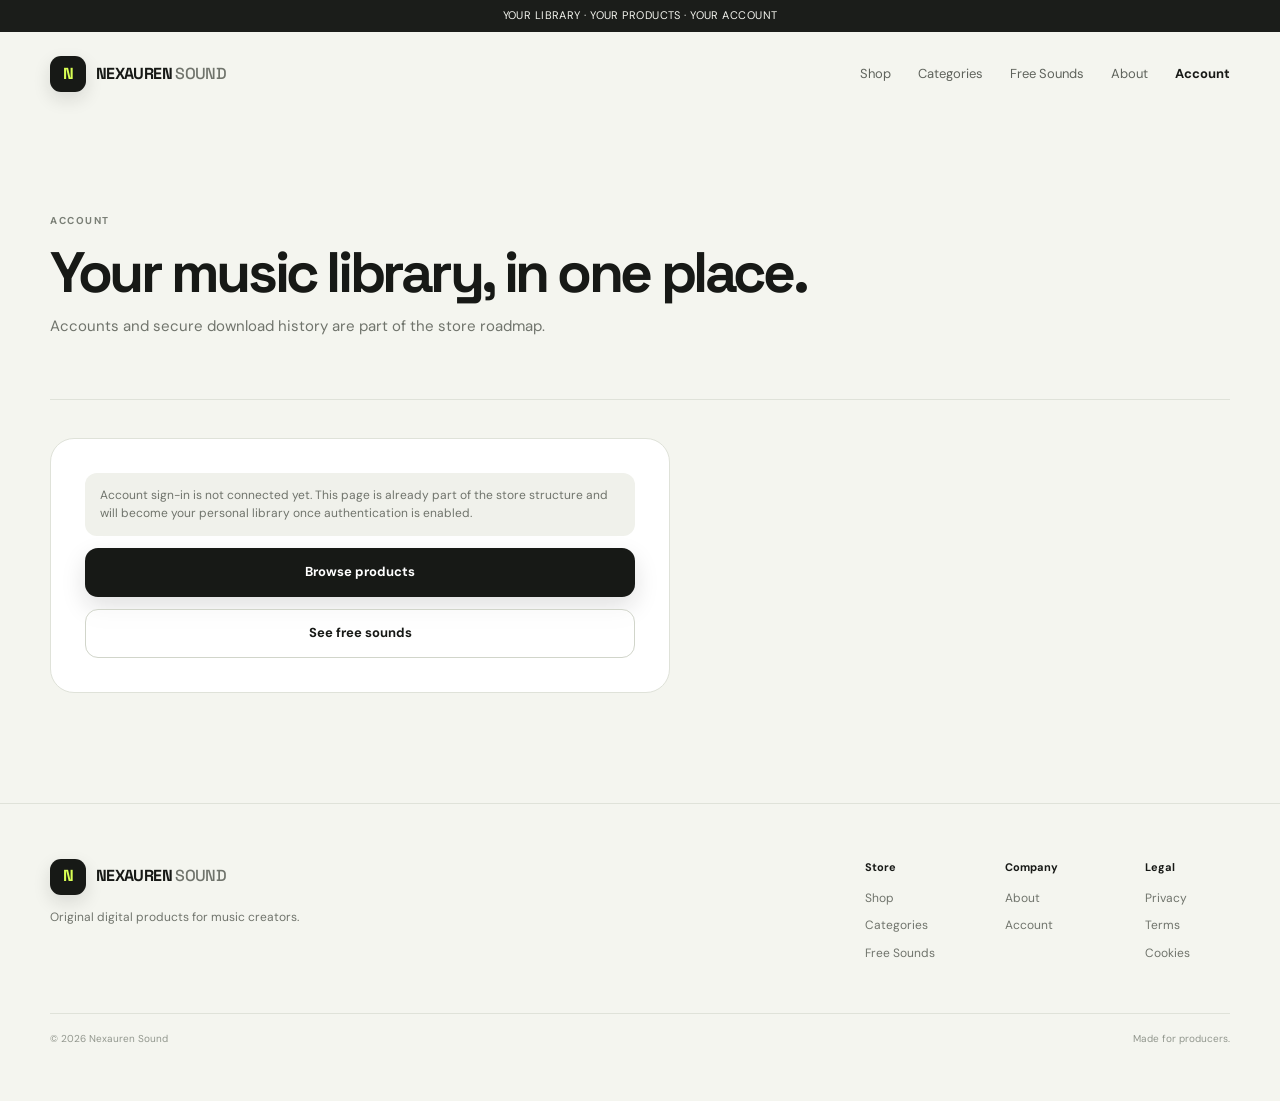
==== account/index.html @ 6fc6d71b "Add connected account page placeholder" ====
<!doctype html>
<html lang="en">
<head>
  <meta charset="utf-8">
  <meta name="viewport" content="width=device-width, initial-scale=1">
  <meta name="theme-color" content="#f4f5ef">
  <meta name="description" content="Nexauren Sound account.">
  <title>Account — Nexauren Sound</title>
  <link rel="preconnect" href="https://fonts.googleapis.com"><link rel="preconnect" href="https://fonts.gstatic.com" crossorigin>
  <link href="https://fonts.googleapis.com/css2?family=DM+Sans:wght@400;500;600;700&family=Space+Grotesk:wght@500;600;700&display=swap" rel="stylesheet">
  <link rel="stylesheet" href="/style.css">
</head>
<body>
  <div class="announcement">YOUR LIBRARY · YOUR PRODUCTS · YOUR ACCOUNT</div>
  <header class="site-header"><a class="brand" href="/"><span class="brand-mark">N</span><span>NEXAUREN <em>SOUND</em></span></a><button class="menu-toggle" type="button" aria-label="Open menu" aria-expanded="false">☰</button><nav class="nav" aria-label="Main navigation"><a href="/shop/">Shop</a><a href="/categories/">Categories</a><a href="/free/">Free Sounds</a><a href="/about/">About</a><a class="nav-account" href="/account/">Account</a></nav></header>
  <main class="page-shell">
    <header class="page-header"><p class="eyebrow">ACCOUNT</p><h1>Your music library, in one place.</h1><p>Accounts and secure download history are part of the store roadmap.</p></header>
    <div class="account-panel">
      <div class="notice">Account sign-in is not connected yet. This page is already part of the store structure and will become your personal library once authentication is enabled.</div>
      <a class="button button-primary" href="/shop/">Browse products</a>
      <a class="button button-secondary" href="/free/">See free sounds</a>
    </div>
  </main>
  <footer class="site-footer"><div class="footer-main"><div><a class="brand" href="/"><span class="brand-mark">N</span><span>NEXAUREN <em>SOUND</em></span></a><p>Original digital products for music creators.</p></div><div class="footer-columns"><div><strong>Store</strong><a href="/shop/">Shop</a><a href="/categories/">Categories</a><a href="/free/">Free Sounds</a></div><div><strong>Company</strong><a href="/about/">About</a><a href="/account/">Account</a></div><div><strong>Legal</strong><a href="/privacy/">Privacy</a><a href="/terms/">Terms</a><a href="/cookies/">Cookies</a></div></div></div><div class="footer-bottom"><span>© <span id="year"></span> Nexauren Sound</span><span>Made for producers.</span></div></footer>
  <script src="/script.js"></script>
</body>
</html>
---- style.css ----
* { box-sizing: border-box; }

:root {
  --bg: #f4f5ef;
  --surface: #ffffff;
  --surface-2: #eceee7;
  --ink: #171916;
  --muted: #70746c;
  --soft: #92978e;
  --line: #dfe2d9;
  --accent: #d9ff54;
  --accent-2: #b9dd33;
  --peach: #f2ccb2;
  --blue: #cad6e8;
  --dark: #1b1d1a;
  --radius: 24px;
  --max: 1180px;
}

html { scroll-behavior: smooth; }
body {
  margin: 0;
  background: var(--bg);
  color: var(--ink);
  font-family: "DM Sans", sans-serif;
  line-height: 1.55;
}
body::selection { background: var(--accent); color: var(--ink); }
a { color: inherit; text-decoration: none; }
button, input { font: inherit; }
button { cursor: pointer; }

.announcement {
  min-height: 32px;
  padding: 7px 16px;
  background: var(--dark);
  color: #f4f5ef;
  text-align: center;
  font-size: 11px;
  letter-spacing: .04em;
}
.announcement span { color: var(--accent); margin: 0 8px; }

.site-header {
  width: min(var(--max), calc(100% - 40px));
  margin: 0 auto;
  min-height: 84px;
  display: flex;
  align-items: center;
  justify-content: space-between;
  gap: 24px;
}
.brand {
  display: inline-flex;
  align-items: center;
  gap: 10px;
  font-family: "Space Grotesk", sans-serif;
  font-weight: 700;
  letter-spacing: -.04em;
}
.brand em { color: var(--muted); font-style: normal; font-weight: 500; }
.brand-mark {
  width: 36px;
  height: 36px;
  display: grid;
  place-items: center;
  border-radius: 11px;
  background: var(--ink);
  color: var(--accent);
  font-weight: 700;
  box-shadow: 0 7px 18px rgba(23, 25, 22, .12);
}
.nav { display: flex; align-items: center; gap: 27px; font-size: 13px; }
.nav a { color: #5f635c; transition: color .2s ease; }
.nav a:hover, .nav-account { color: var(--ink) !important; }
.nav-account { font-weight: 700; }
.menu-toggle {
  display: none;
  border: 1px solid var(--line);
  width: 42px;
  height: 42px;
  border-radius: 12px;
  background: var(--surface);
}

.hero-shell {
  width: min(var(--max), calc(100% - 40px));
  min-height: 650px;
  margin: 12px auto 0;
  padding: 66px;
  border: 1px solid var(--line);
  border-radius: 34px;
  display: grid;
  grid-template-columns: 1fr .88fr;
  gap: 50px;
  align-items: center;
  overflow: hidden;
  background: linear-gradient(135deg, #eef0e8 0%, #f8f8f2 72%);
  position: relative;
}
.hero-shell::before {
  content: "";
  position: absolute;
  width: 420px;
  height: 420px;
  right: -140px;
  top: -150px;
  border-radius: 50%;
  background: rgba(217, 255, 84, .43);
  filter: blur(3px);
}
.hero-copy { position: relative; z-index: 1; }
.eyebrow {
  margin: 0 0 16px;
  color: #7a7f76;
  font-size: 10px;
  font-weight: 700;
  letter-spacing: .15em;
  text-transform: uppercase;
}
.hero-shell h1 {
  max-width: 690px;
  margin: 0;
  font-family: "Space Grotesk", sans-serif;
  font-size: clamp(52px, 6.4vw, 82px);
  line-height: .93;
  letter-spacing: -.075em;
}
.hero-shell h1 span { color: #777c73; }
.hero-text {
  max-width: 560px;
  margin: 26px 0 30px;
  color: var(--muted);
  font-size: 17px;
}
.hero-actions { display: flex; flex-wrap: wrap; gap: 10px; }
.button {
  min-height: 49px;
  padding: 0 20px;
  display: inline-flex;
  align-items: center;
  justify-content: center;
  border-radius: 13px;
  border: 1px solid transparent;
  font-size: 13px;
  font-weight: 700;
  transition: transform .2s ease, box-shadow .2s ease, background .2s ease;
}
.button:hover { transform: translateY(-2px); }
.button-primary { background: var(--ink); color: #fff; box-shadow: 0 10px 25px rgba(23, 25, 22, .13); }
.button-secondary { background: rgba(255,255,255,.64); border-color: #d1d5ca; }
.button-dark { background: var(--dark); color: #fff; }
.hero-meta { display: flex; flex-wrap: wrap; gap: 18px; margin-top: 34px; color: #7e8279; font-size: 11px; }
.hero-meta span { display: inline-flex; align-items: center; gap: 7px; }
.hero-meta i { width: 6px; height: 6px; border-radius: 50%; background: var(--accent-2); }

.hero-visual { min-height: 455px; position: relative; display: grid; place-items: center; }
.visual-grid {
  position: absolute;
  inset: 20px;
  border-radius: 28px;
  background-image: linear-gradient(rgba(23,25,22,.08) 1px, transparent 1px), linear-gradient(90deg, rgba(23,25,22,.08) 1px, transparent 1px);
  background-size: 36px 36px;
  opacity: .7;
}
.record-card {
  position: relative;
  z-index: 2;
  width: min(330px, 76%);
  aspect-ratio: 1 / 1.12;
  padding: 25px;
  border-radius: 27px;
  background: var(--dark);
  color: #fff;
  transform: rotate(-4deg);
  box-shadow: 0 32px 70px rgba(25, 28, 23, .2);
  display: flex;
  flex-direction: column;
  justify-content: space-between;
}
.record-top { display: flex; justify-content: space-between; color: var(--accent); font-size: 10px; font-weight: 700; letter-spacing: .16em; }
.record-center strong { display: block; font-family: "Space Grotesk", sans-serif; font-size: 42px; line-height: .9; letter-spacing: -.06em; }
.record-center span { display: block; margin-top: 14px; color: #a9ada5; font-size: 9px; letter-spacing: .15em; }
.record-wave { height: 62px; display: flex; align-items: center; gap: 4px; }
.record-wave b { width: 7px; height: 28px; border-radius: 99px; background: var(--accent); opacity: .9; }
.record-wave b:nth-child(2n) { height: 45px; opacity: .7; }
.record-wave b:nth-child(3n) { height: 18px; opacity: .5; }
.visual-note {
  position: absolute;
  z-index: 3;
  padding: 12px 14px;
  border-radius: 15px;
  font-size: 9px;
  line-height: 1.05;
  font-weight: 700;
  letter-spacing: .12em;
  box-shadow: 0 13px 30px rgba(25, 28, 23, .1);
}
.note-one { top: 57px; left: 8px; background: var(--accent); transform: rotate(-7deg); }
.note-two { right: 4px; bottom: 61px; background: #e7e9e3; transform: rotate(6deg); }

.signal-row {
  width: min(var(--max), calc(100% - 40px));
  margin: 0 auto;
  padding: 32px 0 72px;
  display: grid;
  grid-template-columns: repeat(3, 1fr);
  gap: 20px;
  border-bottom: 1px solid var(--line);
}
.signal-row > div { display: grid; grid-template-columns: auto 1fr; column-gap: 14px; }
.signal-number { grid-row: span 2; font-size: 11px; color: #9ba097; }
.signal-row strong { font-size: 13px; }
.signal-row small { color: var(--muted); font-size: 12px; }

.section, .category-strip, .story-grid, .final-cta, .free-banner, .page-shell {
  width: min(var(--max), calc(100% - 40px));
  margin: 0 auto;
}
.section { padding: 94px 0; }
.section-heading { display: flex; align-items: end; justify-content: space-between; gap: 20px; margin-bottom: 34px; }
.section-heading h2, .category-strip h2, .page-header h1 {
  margin: 0;
  font-family: "Space Grotesk", sans-serif;
  font-size: clamp(35px, 4.5vw, 57px);
  line-height: .98;
  letter-spacing: -.06em;
}
.text-link { font-size: 12px; font-weight: 700; white-space: nowrap; }
.text-link span { margin-left: 5px; }

.products { display: grid; grid-template-columns: repeat(3, 1fr); gap: 18px; }
.product-card {
  border: 1px solid var(--line);
  border-radius: var(--radius);
  overflow: hidden;
  background: var(--surface);
  transition: transform .22s ease, box-shadow .22s ease;
}
.product-card:hover { transform: translateY(-5px); box-shadow: 0 18px 45px rgba(28,31,25,.08); }
.product-cover {
  min-height: 320px;
  padding: 24px;
  display: flex;
  align-items: end;
  position: relative;
  overflow: hidden;
}
.product-cover img { position: absolute; inset: 0; width: 100%; height: 100%; object-fit: cover; }
.product-cover::before, .product-cover::after { content: ""; position: absolute; border-radius: 50%; border: 1px solid rgba(23,25,22,.14); }
.product-cover::before { width: 260px; height: 260px; right: -65px; top: -50px; }
.product-cover::after { width: 165px; height: 165px; left: -40px; bottom: -42px; }
.product-cover > span { position: relative; z-index: 1; max-width: 75%; font-family: "Space Grotesk", sans-serif; font-size: 31px; line-height: .9; font-weight: 700; letter-spacing: -.06em; }
.cover-one { background: var(--accent); }
.cover-two { background: #d9dde4; }
.cover-three { background: var(--peach); }
.product-info { padding: 21px; }
.product-type { margin: 0 0 7px; color: #8c9188; font-size: 9px; font-weight: 700; letter-spacing: .14em; }
.product-info h3 { margin: 0; font-family: "Space Grotesk", sans-serif; font-size: 21px; letter-spacing: -.04em; }
.product-info > p:not(.product-type) { min-height: 45px; margin: 9px 0 19px; color: var(--muted); font-size: 12px; }
.product-bottom { display: flex; align-items: center; justify-content: space-between; gap: 12px; }
.product-bottom strong { font-size: 15px; }
.product-button {
  padding: 10px 13px;
  border-radius: 10px;
  background: #eef0e9;
  font-size: 11px;
  font-weight: 700;
}
.products-state { grid-column: 1 / -1; min-height: 180px; display: grid; place-items: center; gap: 10px; border: 1px dashed #cfd3ca; border-radius: var(--radius); color: var(--muted); text-align: center; }
.products-state p { margin: 0; }
.products-state-error { padding: 30px; }
.products-state-error button { border: 0; border-radius: 10px; padding: 10px 14px; background: var(--ink); color: white; font-weight: 700; font-size: 12px; }
.products-spinner { width: 23px; height: 23px; border: 2px solid #cfd3ca; border-top-color: var(--ink); border-radius: 50%; animation: spin .75s linear infinite; }
@keyframes spin { to { transform: rotate(360deg); } }

.category-strip { padding: 28px 0 94px; }
.categories-grid { display: grid; grid-template-columns: repeat(4, 1fr); border-top: 1px solid var(--line); border-left: 1px solid var(--line); }
.category-card { min-height: 235px; padding: 21px; border-right: 1px solid var(--line); border-bottom: 1px solid var(--line); position: relative; display: flex; flex-direction: column; justify-content: space-between; overflow: hidden; }
.category-card::after { content: ""; position: absolute; width: 150px; height: 150px; right: -50px; bottom: -60px; border-radius: 50%; border: 1px solid rgba(23,25,22,.13); }
.category-card:hover b { transform: translate(3px,-3px); }
.category-card > span { color: #7f847b; font-size: 10px; }
.category-card strong { font-family: "Space Grotesk", sans-serif; font-size: 22px; letter-spacing: -.04em; }
.category-card small { color: #656a62; font-size: 11px; }
.category-card b { align-self: flex-end; font-size: 17px; transition: transform .2s ease; }
.category-lime { background: var(--accent); }
.category-grey { background: #e4e6e1; }
.category-peach { background: var(--peach); }
.category-blue { background: var(--blue); }

.free-banner {
  padding: 40px 44px;
  border-radius: 28px;
  background: var(--accent);
  display: grid;
  grid-template-columns: auto 1fr auto;
  gap: 26px;
  align-items: center;
}
.free-mark { width: 74px; height: 74px; border: 2px solid var(--ink); border-radius: 50%; display: grid; place-items: center; font-size: 11px; font-weight: 800; transform: rotate(-8deg); }
.free-banner h2 { max-width: 650px; margin: 0; font-family: "Space Grotesk", sans-serif; font-size: clamp(32px, 4vw, 50px); line-height: .96; letter-spacing: -.06em; }
.free-banner p:not(.eyebrow) { max-width: 620px; margin-bottom: 0; color: #4e5448; font-size: 13px; }

.story-grid { padding: 104px 0; display: grid; grid-template-columns: .6fr 1.3fr .8fr; gap: 40px; align-items: start; }
.story-label { display: flex; flex-direction: column; gap: 90px; }
.story-label span { color: #a0a49c; font-size: 10px; }
.story-copy h2 { margin: 0; font-family: "Space Grotesk", sans-serif; font-size: clamp(41px, 5.2vw, 68px); line-height: .92; letter-spacing: -.07em; }
.story-copy h2 span { color: #81867c; }
.story-copy p { max-width: 560px; margin: 25px 0; color: var(--muted); }
.story-card { min-height: 260px; padding: 24px; border-radius: 24px; background: var(--dark); color: white; display: flex; flex-direction: column; justify-content: space-between; transform: rotate(3deg); }
.story-card strong { font-size: 10px; color: var(--accent); letter-spacing: .15em; }
.story-card span { font-family: "Space Grotesk", sans-serif; font-size: 35px; line-height: .92; letter-spacing: -.06em; }

.final-cta { margin-bottom: 100px; padding: 88px 30px; border-top: 1px solid var(--line); border-bottom: 1px solid var(--line); text-align: center; }
.final-cta h2 { margin: 0 0 28px; font-family: "Space Grotesk", sans-serif; font-size: clamp(54px, 7vw, 92px); line-height: .86; letter-spacing: -.08em; }
.final-cta h2 span { color: #7b8076; }

.site-footer { border-top: 1px solid var(--line); padding: 55px max(20px, calc((100% - var(--max)) / 2)); }
.footer-main { display: flex; justify-content: space-between; gap: 45px; }
.footer-main p { margin: 13px 0 0; color: var(--muted); font-size: 12px; }
.footer-columns { display: grid; grid-template-columns: repeat(3, auto); gap: 55px; }
.footer-columns div { display: flex; flex-direction: column; gap: 9px; min-width: 85px; }
.footer-columns strong { margin-bottom: 4px; font-size: 11px; }
.footer-columns a { color: var(--muted); font-size: 12px; }
.footer-columns a:hover { color: var(--ink); }
.footer-bottom { margin-top: 50px; padding-top: 17px; border-top: 1px solid var(--line); display: flex; justify-content: space-between; gap: 20px; color: #92978e; font-size: 10px; }

.page-shell { padding: 72px 0 110px; }
.page-header { padding: 25px 0 45px; border-bottom: 1px solid var(--line); margin-bottom: 38px; }
.page-header p:last-child { max-width: 630px; color: var(--muted); font-size: 15px; }
.toolbar { display: flex; align-items: center; justify-content: space-between; gap: 15px; margin-bottom: 24px; }
.search-box { width: min(360px, 100%); border: 1px solid var(--line); border-radius: 12px; background: var(--surface); padding: 12px 14px; outline: none; }
.filter-row { display: flex; flex-wrap: wrap; gap: 8px; }
.filter-button { border: 1px solid var(--line); background: var(--surface); color: var(--muted); border-radius: 999px; padding: 8px 12px; font-size: 10px; font-weight: 700; }
.filter-button.active { background: var(--ink); color: white; border-color: var(--ink); }
.detail-grid { display: grid; grid-template-columns: .95fr 1.05fr; gap: 44px; align-items: start; }
.detail-cover { min-height: 560px; border-radius: 28px; overflow: hidden; position: relative; background: var(--accent); display: grid; place-items: end start; padding: 34px; }
.detail-cover img { position: absolute; inset: 0; width: 100%; height: 100%; object-fit: cover; }
.detail-cover strong { position: relative; z-index: 1; max-width: 75%; font-family: "Space Grotesk", sans-serif; font-size: 54px; line-height: .9; letter-spacing: -.07em; }
.detail-content h1 { margin: 0; font-family: "Space Grotesk", sans-serif; font-size: clamp(40px, 5vw, 64px); line-height: .95; letter-spacing: -.07em; }
.detail-price { margin: 20px 0; font-size: 20px; font-weight: 700; }
.detail-description { color: var(--muted); white-space: pre-line; }
.detail-actions { margin: 28px 0; padding: 22px; border-radius: 18px; background: var(--surface-2); }
.detail-actions p { margin: 0 0 12px; color: var(--muted); font-size: 12px; }
.detail-actions .button { width: 100%; }
.detail-facts { display: grid; grid-template-columns: repeat(2, 1fr); gap: 1px; margin-top: 28px; border: 1px solid var(--line); background: var(--line); }
.detail-facts div { padding: 14px; background: var(--surface); }
.detail-facts small { display: block; color: var(--soft); font-size: 9px; text-transform: uppercase; letter-spacing: .1em; }
.detail-facts strong { display: block; margin-top: 5px; font-size: 12px; }

.content-card { border: 1px solid var(--line); border-radius: 24px; background: var(--surface); padding: 30px; }
.content-card + .content-card { margin-top: 15px; }
.content-card h2 { margin: 0 0 10px; font-family: "Space Grotesk", sans-serif; font-size: 24px; letter-spacing: -.04em; }
.content-card p { color: var(--muted); }
.info-grid { display: grid; grid-template-columns: repeat(3, 1fr); gap: 15px; }
.info-card { padding: 24px; border: 1px solid var(--line); border-radius: 20px; background: var(--surface); }
.info-card strong { display: block; margin-bottom: 8px; font-family: "Space Grotesk", sans-serif; font-size: 18px; }
.info-card p { margin: 0; color: var(--muted); font-size: 12px; }
.account-panel { max-width: 620px; padding: 34px; border: 1px solid var(--line); border-radius: 24px; background: var(--surface); }
.account-panel .button { width: 100%; margin-top: 12px; }
.notice { padding: 13px 15px; border-radius: 12px; background: #f0f1eb; color: var(--muted); font-size: 12px; }

@media (max-width: 900px) {
  .hero-shell { grid-template-columns: 1fr; padding: 48px 38px; }
  .hero-visual { min-height: 390px; }
  .products { grid-template-columns: repeat(2, 1fr); }
  .categories-grid { grid-template-columns: repeat(2, 1fr); }
  .free-banner { grid-template-columns: auto 1fr; }
  .free-banner .button { grid-column: 1 / -1; justify-self: start; }
  .story-grid { grid-template-columns: 1fr 1.5fr; }
  .story-card { grid-column: 2; max-width: 260px; justify-self: end; }
  .detail-grid { grid-template-columns: 1fr; }
  .info-grid { grid-template-columns: 1fr; }
}

@media (max-width: 700px) {
  .announcement { font-size: 10px; }
  .site-header { min-height: 70px; }
  .menu-toggle { display: grid; place-items: center; }
  .nav { display: none; position: absolute; z-index: 20; top: 69px; left: 14px; right: 14px; padding: 18px; border: 1px solid var(--line); border-radius: 16px; background: var(--surface); box-shadow: 0 18px 45px rgba(23,25,22,.1); flex-direction: column; align-items: stretch; gap: 16px; }
  .nav.open { display: flex; }
  .signal-row { grid-template-columns: 1fr; gap: 18px; padding-bottom: 50px; }
  .section, .category-strip, .story-grid, .final-cta, .free-banner, .page-shell { width: min(100% - 28px, var(--max)); }
  .section { padding: 68px 0; }
  .section-heading { align-items: start; flex-direction: column; }
  .hero-shell { width: min(100% - 28px, var(--max)); margin-top: 10px; padding: 40px 23px; border-radius: 25px; }
  .hero-shell h1 { font-size: 52px; }
  .hero-visual { min-height: 330px; }
  .record-card { width: 64%; }
  .products { grid-template-columns: 1fr; }
  .product-cover { min-height: 285px; }
  .categories-grid { grid-template-columns: 1fr; }
  .category-card { min-height: 180px; }
  .free-banner { padding: 30px 24px; grid-template-columns: 1fr; }
  .free-banner .button { grid-column: auto; }
  .story-grid { grid-template-columns: 1fr; gap: 26px; padding: 70px 0; }
  .story-label { gap: 12px; }
  .story-card { grid-column: auto; justify-self: stretch; transform: rotate(0); }
  .final-cta { margin-bottom: 70px; padding: 65px 15px; }
  .footer-main, .footer-bottom { flex-direction: column; }
  .footer-columns { grid-template-columns: repeat(3, 1fr); gap: 18px; }
  .page-shell { padding: 52px 0 80px; }
  .toolbar { align-items: stretch; flex-direction: column; }
  .search-box { width: 100%; }
  .detail-cover { min-height: 420px; }
  .detail-cover strong { font-size: 46px; }
}

@media (max-width: 440px) {
  .hero-shell h1 { font-size: 47px; }
  .record-card { width: 67%; }
  .visual-note { transform: scale(.88); }
  .footer-columns { grid-template-columns: 1fr 1fr; }
}
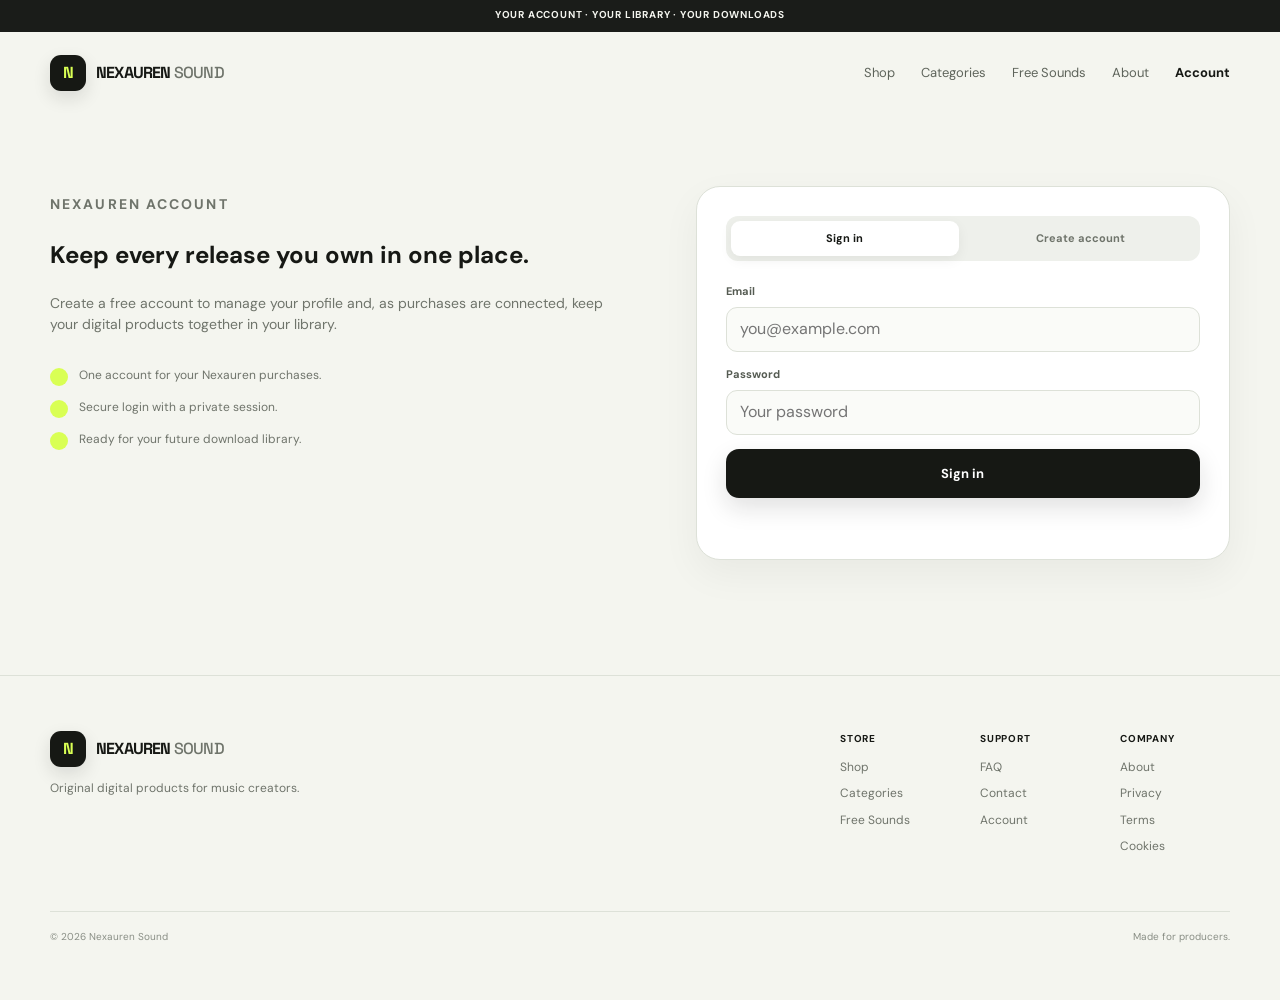
==== commit dd87a9a6: "Build real Nexauren customer account page" ====
--- a/account/index.html
+++ b/account/index.html
@@ -4,24 +4,128 @@
   <meta charset="utf-8">
   <meta name="viewport" content="width=device-width, initial-scale=1">
   <meta name="theme-color" content="#f4f5ef">
-  <meta name="description" content="Nexauren Sound account.">
+  <meta name="description" content="Create and manage your Nexauren Sound account and digital library.">
   <title>Account — Nexauren Sound</title>
-  <link rel="preconnect" href="https://fonts.googleapis.com"><link rel="preconnect" href="https://fonts.gstatic.com" crossorigin>
+  <link rel="preconnect" href="https://fonts.googleapis.com">
+  <link rel="preconnect" href="https://fonts.gstatic.com" crossorigin>
   <link href="https://fonts.googleapis.com/css2?family=DM+Sans:wght@400;500;600;700&family=Space+Grotesk:wght@500;600;700&display=swap" rel="stylesheet">
   <link rel="stylesheet" href="/style.css">
 </head>
 <body>
-  <div class="announcement">YOUR LIBRARY · YOUR PRODUCTS · YOUR ACCOUNT</div>
-  <header class="site-header"><a class="brand" href="/"><span class="brand-mark">N</span><span>NEXAUREN <em>SOUND</em></span></a><button class="menu-toggle" type="button" aria-label="Open menu" aria-expanded="false">☰</button><nav class="nav" aria-label="Main navigation"><a href="/shop/">Shop</a><a href="/categories/">Categories</a><a href="/free/">Free Sounds</a><a href="/about/">About</a><a class="nav-account" href="/account/">Account</a></nav></header>
+  <div class="announcement">YOUR ACCOUNT · YOUR LIBRARY · YOUR DOWNLOADS</div>
+
+  <header class="site-header">
+    <a class="brand" href="/"><span class="brand-mark">N</span><span>NEXAUREN <em>SOUND</em></span></a>
+    <button class="menu-toggle" type="button" aria-label="Open menu" aria-expanded="false">☰</button>
+    <nav class="nav" aria-label="Main navigation">
+      <a href="/shop/">Shop</a>
+      <a href="/categories/">Categories</a>
+      <a href="/free/">Free Sounds</a>
+      <a href="/about/">About</a>
+      <a class="nav-account" href="/account/">Account</a>
+    </nav>
+  </header>
+
   <main class="page-shell">
-    <header class="page-header"><p class="eyebrow">ACCOUNT</p><h1>Your music library, in one place.</h1><p>Accounts and secure download history are part of the store roadmap.</p></header>
-    <div class="account-panel">
-      <div class="notice">Account sign-in is not connected yet. This page is already part of the store structure and will become your personal library once authentication is enabled.</div>
-      <a class="button button-primary" href="/shop/">Browse products</a>
-      <a class="button button-secondary" href="/free/">See free sounds</a>
+    <div id="auth-view" class="auth-layout">
+      <section class="auth-copy">
+        <p class="eyebrow">NEXAUREN ACCOUNT</p>
+        <h1>Keep every release you own in one place.</h1>
+        <p>Create a free account to manage your profile and, as purchases are connected, keep your digital products together in your library.</p>
+        <div class="auth-points">
+          <div class="auth-point"><i></i><span>One account for your Nexauren purchases.</span></div>
+          <div class="auth-point"><i></i><span>Secure login with a private session.</span></div>
+          <div class="auth-point"><i></i><span>Ready for your future download library.</span></div>
+        </div>
+      </section>
+
+      <section class="auth-card">
+        <div class="auth-tabs" role="tablist" aria-label="Account access">
+          <button class="auth-tab active" type="button" data-auth-tab="login">Sign in</button>
+          <button class="auth-tab" type="button" data-auth-tab="register">Create account</button>
+        </div>
+
+        <form id="login-form" class="auth-form" novalidate>
+          <div class="auth-field">
+            <label for="login-email">Email</label>
+            <input id="login-email" name="email" type="email" autocomplete="email" placeholder="you@example.com" required>
+          </div>
+          <div class="auth-field">
+            <label for="login-password">Password</label>
+            <input id="login-password" name="password" type="password" autocomplete="current-password" placeholder="Your password" required>
+          </div>
+          <button class="button button-primary" type="submit" id="login-button">Sign in</button>
+          <p class="form-message" id="login-message" role="alert"></p>
+        </form>
+
+        <form id="register-form" class="auth-form hidden" novalidate>
+          <div class="auth-field">
+            <label for="register-name">Name</label>
+            <input id="register-name" name="name" type="text" autocomplete="name" placeholder="Your name" minlength="2" maxlength="80" required>
+          </div>
+          <div class="auth-field">
+            <label for="register-email">Email</label>
+            <input id="register-email" name="email" type="email" autocomplete="email" placeholder="you@example.com" required>
+          </div>
+          <div class="auth-field">
+            <label for="register-password">Password</label>
+            <input id="register-password" name="password" type="password" autocomplete="new-password" placeholder="At least 8 characters" minlength="8" maxlength="128" required>
+            <span class="auth-help">Use at least 8 characters.</span>
+          </div>
+          <button class="button button-primary" type="submit" id="register-button">Create account</button>
+          <p class="form-message" id="register-message" role="alert"></p>
+        </form>
+      </section>
+    </div>
+
+    <div id="account-view" class="account-dashboard hidden" aria-live="polite">
+      <section class="account-welcome">
+        <p class="eyebrow">MY ACCOUNT</p>
+        <h1>Welcome back, <span id="account-name">creator</span>.</h1>
+        <p id="account-email"></p>
+      </section>
+
+      <div class="account-grid">
+        <section class="account-box">
+          <p class="eyebrow">YOUR LIBRARY</p>
+          <h2>Digital products</h2>
+          <p>Your purchases and downloads will appear here as checkout and delivery are connected.</p>
+          <div class="empty-library">Your library is ready for your first purchase.</div>
+          <div class="account-actions">
+            <a class="button button-primary" href="/shop/">Explore the shop</a>
+            <a class="button button-secondary" href="/free/">Free sounds</a>
+          </div>
+        </section>
+
+        <section class="account-box">
+          <p class="eyebrow">PROFILE</p>
+          <h2>Account details</h2>
+          <p id="account-status">Active account</p>
+          <div class="empty-library">Secure session active on this device.</div>
+          <div class="account-actions">
+            <button class="button button-secondary" id="logout-button" type="button">Sign out</button>
+          </div>
+        </section>
+      </div>
     </div>
   </main>
-  <footer class="site-footer"><div class="footer-main"><div><a class="brand" href="/"><span class="brand-mark">N</span><span>NEXAUREN <em>SOUND</em></span></a><p>Original digital products for music creators.</p></div><div class="footer-columns"><div><strong>Store</strong><a href="/shop/">Shop</a><a href="/categories/">Categories</a><a href="/free/">Free Sounds</a></div><div><strong>Company</strong><a href="/about/">About</a><a href="/account/">Account</a></div><div><strong>Legal</strong><a href="/privacy/">Privacy</a><a href="/terms/">Terms</a><a href="/cookies/">Cookies</a></div></div></div><div class="footer-bottom"><span>© <span id="year"></span> Nexauren Sound</span><span>Made for producers.</span></div></footer>
+
+  <footer class="site-footer">
+    <div class="footer-main">
+      <div>
+        <a class="brand" href="/"><span class="brand-mark">N</span><span>NEXAUREN <em>SOUND</em></span></a>
+        <p>Original digital products for music creators.</p>
+      </div>
+      <div class="footer-columns">
+        <div><strong>Store</strong><a href="/shop/">Shop</a><a href="/categories/">Categories</a><a href="/free/">Free Sounds</a></div>
+        <div><strong>Support</strong><a href="/faq/">FAQ</a><a href="/contact/">Contact</a><a href="/account/">Account</a></div>
+        <div><strong>Company</strong><a href="/about/">About</a><a href="/privacy/">Privacy</a><a href="/terms/">Terms</a><a href="/cookies/">Cookies</a></div>
+      </div>
+    </div>
+    <div class="footer-bottom"><span>© <span id="year"></span> Nexauren Sound</span><span>Made for producers.</span></div>
+  </footer>
+
   <script src="/script.js"></script>
+  <script src="/account/script.js"></script>
 </body>
 </html>
--- a/style.css
+++ b/style.css
@@ -3,18 +3,21 @@
 :root {
   --bg: #f4f5ef;
   --surface: #ffffff;
-  --surface-2: #eceee7;
-  --ink: #171916;
-  --muted: #70746c;
-  --soft: #92978e;
-  --line: #dfe2d9;
+  --surface-2: #e9ebe4;
+  --ink: #161814;
+  --muted: #6f746b;
+  --soft: #93988f;
+  --line: #dde1d8;
   --accent: #d9ff54;
   --accent-2: #b9dd33;
-  --peach: #f2ccb2;
-  --blue: #cad6e8;
-  --dark: #1b1d1a;
+  --peach: #f3c9ae;
+  --blue: #cbd8ea;
+  --lavender: #d8d0ea;
+  --dark: #1a1c19;
+  --danger: #bc4b4b;
   --radius: 24px;
   --max: 1180px;
+  --shadow: 0 18px 50px rgba(28, 31, 25, .08);
 }
 
 html { scroll-behavior: smooth; }
@@ -27,24 +30,27 @@
 }
 body::selection { background: var(--accent); color: var(--ink); }
 a { color: inherit; text-decoration: none; }
-button, input { font: inherit; }
+button, input, select, textarea { font: inherit; }
 button { cursor: pointer; }
+img { max-width: 100%; }
 
 .announcement {
   min-height: 32px;
-  padding: 7px 16px;
+  padding: 7px 14px;
   background: var(--dark);
   color: #f4f5ef;
   text-align: center;
-  font-size: 11px;
-  letter-spacing: .04em;
+  font-size: 10px;
+  font-weight: 700;
+  letter-spacing: .08em;
+  text-transform: uppercase;
 }
 .announcement span { color: var(--accent); margin: 0 8px; }
 
 .site-header {
   width: min(var(--max), calc(100% - 40px));
+  min-height: 82px;
   margin: 0 auto;
-  min-height: 84px;
   display: flex;
   align-items: center;
   justify-content: space-between;
@@ -56,7 +62,7 @@
   gap: 10px;
   font-family: "Space Grotesk", sans-serif;
   font-weight: 700;
-  letter-spacing: -.04em;
+  letter-spacing: -.05em;
 }
 .brand em { color: var(--muted); font-style: normal; font-weight: 500; }
 .brand-mark {
@@ -67,69 +73,67 @@
   border-radius: 11px;
   background: var(--ink);
   color: var(--accent);
-  font-weight: 700;
   box-shadow: 0 7px 18px rgba(23, 25, 22, .12);
 }
-.nav { display: flex; align-items: center; gap: 27px; font-size: 13px; }
-.nav a { color: #5f635c; transition: color .2s ease; }
+.nav { display: flex; align-items: center; gap: 26px; font-size: 13px; }
+.nav a { color: #5e645b; transition: color .18s ease; }
 .nav a:hover, .nav-account { color: var(--ink) !important; }
 .nav-account { font-weight: 700; }
 .menu-toggle {
   display: none;
-  border: 1px solid var(--line);
   width: 42px;
   height: 42px;
+  border: 1px solid var(--line);
   border-radius: 12px;
   background: var(--surface);
 }
 
 .hero-shell {
   width: min(var(--max), calc(100% - 40px));
-  min-height: 650px;
-  margin: 12px auto 0;
-  padding: 66px;
+  min-height: 645px;
+  margin: 10px auto 0;
+  padding: 62px;
   border: 1px solid var(--line);
   border-radius: 34px;
   display: grid;
-  grid-template-columns: 1fr .88fr;
-  gap: 50px;
+  grid-template-columns: 1fr .9fr;
+  gap: 48px;
   align-items: center;
+  background: linear-gradient(135deg, #e9ece4 0%, #f8f8f3 70%);
   overflow: hidden;
-  background: linear-gradient(135deg, #eef0e8 0%, #f8f8f2 72%);
   position: relative;
 }
-.hero-shell::before {
+.hero-shell::after {
   content: "";
   position: absolute;
-  width: 420px;
-  height: 420px;
-  right: -140px;
-  top: -150px;
+  width: 520px;
+  height: 520px;
+  right: -180px;
+  top: -190px;
   border-radius: 50%;
-  background: rgba(217, 255, 84, .43);
-  filter: blur(3px);
-}
-.hero-copy { position: relative; z-index: 1; }
+  background: rgba(217, 255, 84, .42);
+}
+.hero-copy { position: relative; z-index: 2; }
 .eyebrow {
-  margin: 0 0 16px;
-  color: #7a7f76;
+  margin: 0 0 15px;
+  color: #797f75;
   font-size: 10px;
   font-weight: 700;
   letter-spacing: .15em;
   text-transform: uppercase;
 }
 .hero-shell h1 {
-  max-width: 690px;
+  max-width: 720px;
   margin: 0;
   font-family: "Space Grotesk", sans-serif;
-  font-size: clamp(52px, 6.4vw, 82px);
-  line-height: .93;
-  letter-spacing: -.075em;
-}
-.hero-shell h1 span { color: #777c73; }
+  font-size: clamp(52px, 6.5vw, 84px);
+  line-height: .92;
+  letter-spacing: -.08em;
+}
+.hero-shell h1 span { color: #747a70; }
 .hero-text {
   max-width: 560px;
-  margin: 26px 0 30px;
+  margin: 25px 0 29px;
   color: var(--muted);
   font-size: 17px;
 }
@@ -140,51 +144,51 @@
   display: inline-flex;
   align-items: center;
   justify-content: center;
+  border: 1px solid transparent;
   border-radius: 13px;
-  border: 1px solid transparent;
   font-size: 13px;
   font-weight: 700;
   transition: transform .2s ease, box-shadow .2s ease, background .2s ease;
 }
 .button:hover { transform: translateY(-2px); }
-.button-primary { background: var(--ink); color: #fff; box-shadow: 0 10px 25px rgba(23, 25, 22, .13); }
-.button-secondary { background: rgba(255,255,255,.64); border-color: #d1d5ca; }
-.button-dark { background: var(--dark); color: #fff; }
-.hero-meta { display: flex; flex-wrap: wrap; gap: 18px; margin-top: 34px; color: #7e8279; font-size: 11px; }
+.button:disabled { opacity: .55; cursor: not-allowed; transform: none; }
+.button-primary { background: var(--ink); color: #fff; box-shadow: 0 10px 25px rgba(23,25,22,.13); }
+.button-secondary { background: rgba(255,255,255,.7); border-color: #d0d4ca; }
+.button-secondary:hover { background: var(--surface); }
+.hero-meta { display: flex; flex-wrap: wrap; gap: 18px; margin-top: 33px; color: #7c8278; font-size: 11px; }
 .hero-meta span { display: inline-flex; align-items: center; gap: 7px; }
 .hero-meta i { width: 6px; height: 6px; border-radius: 50%; background: var(--accent-2); }
 
-.hero-visual { min-height: 455px; position: relative; display: grid; place-items: center; }
+.hero-visual { min-height: 455px; position: relative; display: grid; place-items: center; z-index: 2; }
 .visual-grid {
   position: absolute;
   inset: 20px;
-  border-radius: 28px;
+  border-radius: 30px;
   background-image: linear-gradient(rgba(23,25,22,.08) 1px, transparent 1px), linear-gradient(90deg, rgba(23,25,22,.08) 1px, transparent 1px);
-  background-size: 36px 36px;
-  opacity: .7;
+  background-size: 34px 34px;
 }
 .record-card {
-  position: relative;
-  z-index: 2;
-  width: min(330px, 76%);
+  width: min(330px, 74%);
   aspect-ratio: 1 / 1.12;
   padding: 25px;
-  border-radius: 27px;
+  border-radius: 28px;
   background: var(--dark);
   color: #fff;
   transform: rotate(-4deg);
-  box-shadow: 0 32px 70px rgba(25, 28, 23, .2);
+  box-shadow: 0 35px 75px rgba(24,27,22,.22);
   display: flex;
   flex-direction: column;
   justify-content: space-between;
-}
-.record-top { display: flex; justify-content: space-between; color: var(--accent); font-size: 10px; font-weight: 700; letter-spacing: .16em; }
-.record-center strong { display: block; font-family: "Space Grotesk", sans-serif; font-size: 42px; line-height: .9; letter-spacing: -.06em; }
-.record-center span { display: block; margin-top: 14px; color: #a9ada5; font-size: 9px; letter-spacing: .15em; }
-.record-wave { height: 62px; display: flex; align-items: center; gap: 4px; }
-.record-wave b { width: 7px; height: 28px; border-radius: 99px; background: var(--accent); opacity: .9; }
-.record-wave b:nth-child(2n) { height: 45px; opacity: .7; }
-.record-wave b:nth-child(3n) { height: 18px; opacity: .5; }
+  position: relative;
+  z-index: 2;
+}
+.record-top { display: flex; justify-content: space-between; color: var(--accent); font-size: 9px; font-weight: 700; letter-spacing: .16em; }
+.record-center strong { display: block; font-family: "Space Grotesk", sans-serif; font-size: 42px; line-height: .88; letter-spacing: -.065em; }
+.record-center span { display: block; margin-top: 14px; color: #a8ada4; font-size: 9px; letter-spacing: .15em; }
+.record-wave { height: 62px; display: flex; align-items: center; justify-content: center; gap: 4px; }
+.record-wave b { width: 7px; height: 28px; border-radius: 99px; background: var(--accent); }
+.record-wave b:nth-child(2n) { height: 46px; opacity: .7; }
+.record-wave b:nth-child(3n) { height: 17px; opacity: .48; }
 .visual-note {
   position: absolute;
   z-index: 3;
@@ -192,39 +196,39 @@
   border-radius: 15px;
   font-size: 9px;
   line-height: 1.05;
-  font-weight: 700;
+  font-weight: 800;
   letter-spacing: .12em;
-  box-shadow: 0 13px 30px rgba(25, 28, 23, .1);
-}
-.note-one { top: 57px; left: 8px; background: var(--accent); transform: rotate(-7deg); }
-.note-two { right: 4px; bottom: 61px; background: #e7e9e3; transform: rotate(6deg); }
+  box-shadow: 0 13px 30px rgba(25,28,23,.1);
+}
+.note-one { top: 56px; left: 4px; background: var(--accent); transform: rotate(-7deg); }
+.note-two { right: 4px; bottom: 52px; background: #e4e6e1; transform: rotate(6deg); }
 
 .signal-row {
   width: min(var(--max), calc(100% - 40px));
   margin: 0 auto;
-  padding: 32px 0 72px;
+  padding: 32px 0 68px;
   display: grid;
   grid-template-columns: repeat(3, 1fr);
-  gap: 20px;
+  gap: 22px;
   border-bottom: 1px solid var(--line);
 }
 .signal-row > div { display: grid; grid-template-columns: auto 1fr; column-gap: 14px; }
-.signal-number { grid-row: span 2; font-size: 11px; color: #9ba097; }
+.signal-number { grid-row: span 2; color: #9aa097; font-size: 10px; }
 .signal-row strong { font-size: 13px; }
 .signal-row small { color: var(--muted); font-size: 12px; }
 
-.section, .category-strip, .story-grid, .final-cta, .free-banner, .page-shell {
+.section, .category-strip, .genre-section, .story-grid, .final-cta, .free-banner, .page-shell {
   width: min(var(--max), calc(100% - 40px));
   margin: 0 auto;
 }
-.section { padding: 94px 0; }
+.section { padding: 92px 0; }
 .section-heading { display: flex; align-items: end; justify-content: space-between; gap: 20px; margin-bottom: 34px; }
-.section-heading h2, .category-strip h2, .page-header h1 {
+.section-heading h2, .category-strip h2, .genre-section h2, .story-grid h2, .final-cta h2, .page-header h1 {
   margin: 0;
   font-family: "Space Grotesk", sans-serif;
-  font-size: clamp(35px, 4.5vw, 57px);
-  line-height: .98;
-  letter-spacing: -.06em;
+  font-size: clamp(36px, 4.6vw, 58px);
+  line-height: .97;
+  letter-spacing: -.065em;
 }
 .text-link { font-size: 12px; font-weight: 700; white-space: nowrap; }
 .text-link span { margin-left: 5px; }
@@ -235,12 +239,12 @@
   border-radius: var(--radius);
   overflow: hidden;
   background: var(--surface);
-  transition: transform .22s ease, box-shadow .22s ease;
-}
-.product-card:hover { transform: translateY(-5px); box-shadow: 0 18px 45px rgba(28,31,25,.08); }
+  transition: transform .2s ease, box-shadow .2s ease;
+}
+.product-card:hover { transform: translateY(-5px); box-shadow: var(--shadow); }
 .product-cover {
-  min-height: 320px;
-  padding: 24px;
+  min-height: 318px;
+  padding: 23px;
   display: flex;
   align-items: end;
   position: relative;
@@ -248,167 +252,234 @@
 }
 .product-cover img { position: absolute; inset: 0; width: 100%; height: 100%; object-fit: cover; }
 .product-cover::before, .product-cover::after { content: ""; position: absolute; border-radius: 50%; border: 1px solid rgba(23,25,22,.14); }
-.product-cover::before { width: 260px; height: 260px; right: -65px; top: -50px; }
-.product-cover::after { width: 165px; height: 165px; left: -40px; bottom: -42px; }
-.product-cover > span { position: relative; z-index: 1; max-width: 75%; font-family: "Space Grotesk", sans-serif; font-size: 31px; line-height: .9; font-weight: 700; letter-spacing: -.06em; }
+.product-cover::before { width: 260px; height: 260px; right: -65px; top: -52px; }
+.product-cover::after { width: 165px; height: 165px; left: -40px; bottom: -43px; }
+.product-cover > span { position: relative; z-index: 1; max-width: 78%; font-family: "Space Grotesk", sans-serif; font-size: 31px; line-height: .88; font-weight: 700; letter-spacing: -.06em; }
 .cover-one { background: var(--accent); }
 .cover-two { background: #d9dde4; }
 .cover-three { background: var(--peach); }
-.product-info { padding: 21px; }
+.product-info { padding: 20px; }
 .product-type { margin: 0 0 7px; color: #8c9188; font-size: 9px; font-weight: 700; letter-spacing: .14em; }
 .product-info h3 { margin: 0; font-family: "Space Grotesk", sans-serif; font-size: 21px; letter-spacing: -.04em; }
-.product-info > p:not(.product-type) { min-height: 45px; margin: 9px 0 19px; color: var(--muted); font-size: 12px; }
+.product-info > p:not(.product-type) { min-height: 44px; margin: 9px 0 13px; color: var(--muted); font-size: 12px; }
+.product-tags { display: flex; flex-wrap: wrap; gap: 6px; min-height: 25px; margin-bottom: 16px; }
+.product-tags span { padding: 5px 8px; border-radius: 999px; background: #f0f1eb; color: #666c63; font-size: 9px; font-weight: 700; }
 .product-bottom { display: flex; align-items: center; justify-content: space-between; gap: 12px; }
 .product-bottom strong { font-size: 15px; }
-.product-button {
-  padding: 10px 13px;
-  border-radius: 10px;
-  background: #eef0e9;
-  font-size: 11px;
-  font-weight: 700;
-}
-.products-state { grid-column: 1 / -1; min-height: 180px; display: grid; place-items: center; gap: 10px; border: 1px dashed #cfd3ca; border-radius: var(--radius); color: var(--muted); text-align: center; }
+.product-button { padding: 10px 13px; border-radius: 10px; background: var(--ink); color: #fff; font-size: 11px; font-weight: 700; }
+.products-state { grid-column: 1 / -1; min-height: 190px; display: grid; place-items: center; gap: 10px; border: 1px dashed #cbd0c6; border-radius: var(--radius); color: var(--muted); text-align: center; padding: 30px; }
 .products-state p { margin: 0; }
-.products-state-error { padding: 30px; }
-.products-state-error button { border: 0; border-radius: 10px; padding: 10px 14px; background: var(--ink); color: white; font-weight: 700; font-size: 12px; }
-.products-spinner { width: 23px; height: 23px; border: 2px solid #cfd3ca; border-top-color: var(--ink); border-radius: 50%; animation: spin .75s linear infinite; }
+.products-state-error { gap: 14px; }
+.products-state-error button { border: 0; border-radius: 10px; padding: 10px 14px; background: var(--ink); color: #fff; font-size: 12px; font-weight: 700; }
+.products-spinner { width: 23px; height: 23px; border: 2px solid #cdd2c9; border-top-color: var(--ink); border-radius: 50%; animation: spin .75s linear infinite; }
 @keyframes spin { to { transform: rotate(360deg); } }
 
-.category-strip { padding: 28px 0 94px; }
+.category-strip { padding: 26px 0 88px; }
 .categories-grid { display: grid; grid-template-columns: repeat(4, 1fr); border-top: 1px solid var(--line); border-left: 1px solid var(--line); }
-.category-card { min-height: 235px; padding: 21px; border-right: 1px solid var(--line); border-bottom: 1px solid var(--line); position: relative; display: flex; flex-direction: column; justify-content: space-between; overflow: hidden; }
-.category-card::after { content: ""; position: absolute; width: 150px; height: 150px; right: -50px; bottom: -60px; border-radius: 50%; border: 1px solid rgba(23,25,22,.13); }
-.category-card:hover b { transform: translate(3px,-3px); }
-.category-card > span { color: #7f847b; font-size: 10px; }
-.category-card strong { font-family: "Space Grotesk", sans-serif; font-size: 22px; letter-spacing: -.04em; }
-.category-card small { color: #656a62; font-size: 11px; }
+.category-card { min-height: 230px; padding: 21px; border-right: 1px solid var(--line); border-bottom: 1px solid var(--line); position: relative; display: flex; flex-direction: column; justify-content: space-between; overflow: hidden; }
+.category-card::after { content: ""; position: absolute; width: 150px; height: 150px; right: -55px; bottom: -62px; border-radius: 50%; border: 1px solid rgba(23,25,22,.13); }
+.category-card > span { color: #7c8279; font-size: 10px; }
+.category-card strong { font-family: "Space Grotesk", sans-serif; font-size: 22px; letter-spacing: -.045em; }
+.category-card small { color: #626860; font-size: 11px; }
 .category-card b { align-self: flex-end; font-size: 17px; transition: transform .2s ease; }
+.category-card:hover b { transform: translate(4px, -4px); }
 .category-lime { background: var(--accent); }
-.category-grey { background: #e4e6e1; }
+.category-grey { background: #e2e5df; }
 .category-peach { background: var(--peach); }
 .category-blue { background: var(--blue); }
 
+.genre-section { padding: 0 0 92px; }
+.genre-cloud { display: flex; flex-wrap: wrap; gap: 9px; }
+.genre-cloud a { padding: 11px 15px; border: 1px solid var(--line); border-radius: 999px; background: var(--surface); font-size: 12px; font-weight: 700; transition: transform .18s ease, background .18s ease; }
+.genre-cloud a:hover { transform: translateY(-2px); background: var(--accent); }
+
 .free-banner {
+  margin-top: 4px;
   padding: 40px 44px;
   border-radius: 28px;
   background: var(--accent);
   display: grid;
   grid-template-columns: auto 1fr auto;
+  align-items: center;
   gap: 26px;
-  align-items: center;
-}
-.free-mark { width: 74px; height: 74px; border: 2px solid var(--ink); border-radius: 50%; display: grid; place-items: center; font-size: 11px; font-weight: 800; transform: rotate(-8deg); }
-.free-banner h2 { max-width: 650px; margin: 0; font-family: "Space Grotesk", sans-serif; font-size: clamp(32px, 4vw, 50px); line-height: .96; letter-spacing: -.06em; }
-.free-banner p:not(.eyebrow) { max-width: 620px; margin-bottom: 0; color: #4e5448; font-size: 13px; }
-
-.story-grid { padding: 104px 0; display: grid; grid-template-columns: .6fr 1.3fr .8fr; gap: 40px; align-items: start; }
-.story-label { display: flex; flex-direction: column; gap: 90px; }
-.story-label span { color: #a0a49c; font-size: 10px; }
-.story-copy h2 { margin: 0; font-family: "Space Grotesk", sans-serif; font-size: clamp(41px, 5.2vw, 68px); line-height: .92; letter-spacing: -.07em; }
-.story-copy h2 span { color: #81867c; }
-.story-copy p { max-width: 560px; margin: 25px 0; color: var(--muted); }
-.story-card { min-height: 260px; padding: 24px; border-radius: 24px; background: var(--dark); color: white; display: flex; flex-direction: column; justify-content: space-between; transform: rotate(3deg); }
-.story-card strong { font-size: 10px; color: var(--accent); letter-spacing: .15em; }
-.story-card span { font-family: "Space Grotesk", sans-serif; font-size: 35px; line-height: .92; letter-spacing: -.06em; }
-
-.final-cta { margin-bottom: 100px; padding: 88px 30px; border-top: 1px solid var(--line); border-bottom: 1px solid var(--line); text-align: center; }
-.final-cta h2 { margin: 0 0 28px; font-family: "Space Grotesk", sans-serif; font-size: clamp(54px, 7vw, 92px); line-height: .86; letter-spacing: -.08em; }
-.final-cta h2 span { color: #7b8076; }
-
-.site-footer { border-top: 1px solid var(--line); padding: 55px max(20px, calc((100% - var(--max)) / 2)); }
+}
+.free-mark { width: 75px; height: 75px; border: 2px solid var(--ink); border-radius: 50%; display: grid; place-items: center; font-size: 11px; font-weight: 800; transform: rotate(-8deg); }
+.free-banner h2 { max-width: 680px; margin: 0; font-family: "Space Grotesk", sans-serif; font-size: clamp(32px, 4vw, 50px); line-height: .95; letter-spacing: -.06em; }
+.free-banner p:not(.eyebrow) { max-width: 620px; margin-bottom: 0; color: #4d5348; font-size: 13px; }
+
+.story-grid { padding: 95px 0; display: grid; grid-template-columns: .9fr 1.1fr; gap: 70px; border-bottom: 1px solid var(--line); }
+.story-copy { max-width: 650px; }
+.story-copy p { margin-top: 0; color: var(--muted); font-size: 14px; }
+.story-copy p + p { margin-top: 16px; }
+
+.final-cta { margin: 72px auto; padding: 53px 55px; border: 1px solid var(--line); border-radius: 28px; background: var(--surface); display: flex; align-items: center; justify-content: space-between; gap: 30px; }
+.final-cta h2 { max-width: 720px; }
+
+.page-shell { padding: 72px 0 95px; }
+.page-header { max-width: 800px; margin-bottom: 44px; }
+.page-header h1 { font-size: clamp(43px, 5.6vw, 70px); }
+.page-header > p:last-child { max-width: 680px; margin: 20px 0 0; color: var(--muted); font-size: 15px; }
+
+.toolbar { margin: 8px 0 34px; padding: 16px; border: 1px solid var(--line); border-radius: 18px; background: var(--surface); display: grid; grid-template-columns: 1fr minmax(200px, 320px); gap: 14px; }
+.filter-row { display: flex; flex-wrap: wrap; align-items: center; gap: 7px; }
+.filter-button { padding: 8px 11px; border: 1px solid transparent; border-radius: 10px; background: #eff1eb; color: #646a61; font-size: 11px; font-weight: 700; }
+.filter-button.active { background: var(--ink); color: #fff; }
+.search-box, .select-box { width: 100%; min-height: 42px; padding: 0 13px; border: 1px solid var(--line); border-radius: 11px; background: #fafbf8; outline: none; }
+.search-box:focus, .select-box:focus, .auth-field input:focus, .auth-field textarea:focus { border-color: #9da49a; box-shadow: 0 0 0 3px rgba(217,255,84,.22); }
+.advanced-filters { display: grid; grid-template-columns: 1fr 1fr 1fr; gap: 10px; grid-column: 1 / -1; }
+.results-bar { margin: -17px 0 23px; display: flex; justify-content: space-between; gap: 15px; color: var(--muted); font-size: 11px; }
+.results-bar strong { color: var(--ink); }
+
+.detail-grid { display: grid; grid-template-columns: .92fr 1.08fr; gap: 52px; align-items: start; }
+.detail-cover { min-height: 540px; border: 1px solid var(--line); border-radius: 29px; overflow: hidden; background: var(--accent); display: grid; place-items: center; position: relative; }
+.detail-cover::before, .detail-cover::after { content: ""; position: absolute; border-radius: 50%; border: 1px solid rgba(23,25,22,.16); }
+.detail-cover::before { width: 380px; height: 380px; right: -110px; top: -110px; }
+.detail-cover::after { width: 260px; height: 260px; left: -90px; bottom: -90px; }
+.detail-cover img { width: 100%; height: 100%; object-fit: cover; position: absolute; inset: 0; }
+.detail-cover strong { max-width: 75%; font-family: "Space Grotesk", sans-serif; font-size: 58px; line-height: .88; letter-spacing: -.07em; position: relative; z-index: 1; }
+.detail-content h1 { margin: 0; font-family: "Space Grotesk", sans-serif; font-size: clamp(43px, 5.4vw, 66px); line-height: .94; letter-spacing: -.07em; }
+.detail-price { margin-top: 19px; font-size: 20px; font-weight: 700; }
+.detail-description { max-width: 640px; margin: 18px 0 24px; color: var(--muted); font-size: 14px; }
+.detail-actions { padding: 18px; border: 1px solid var(--line); border-radius: 18px; background: var(--surface); }
+.detail-actions p { margin: 0 0 12px; color: var(--muted); font-size: 12px; }
+.detail-facts { margin-top: 22px; display: grid; grid-template-columns: 1fr 1fr; gap: 10px; }
+.detail-facts div { padding: 15px; border: 1px solid var(--line); border-radius: 14px; background: #fbfcf8; }
+.detail-facts small { display: block; margin-bottom: 4px; color: var(--soft); font-size: 9px; text-transform: uppercase; letter-spacing: .11em; }
+.detail-facts strong { font-size: 12px; }
+.detail-tags { margin-top: 17px; display: flex; flex-wrap: wrap; gap: 7px; }
+.detail-tags span { padding: 6px 9px; border-radius: 999px; background: #eff1eb; color: #5d635a; font-size: 10px; font-weight: 700; }
+
+.auth-layout { display: grid; grid-template-columns: 1.05fr .95fr; gap: 55px; align-items: start; }
+.auth-copy { padding-top: 8px; }
+.auth-copy h2 { max-width: 640px; margin: 0; font-family: "Space Grotesk", sans-serif; font-size: clamp(38px, 5vw, 61px); line-height: .95; letter-spacing: -.065em; }
+.auth-copy p { max-width: 570px; color: var(--muted); font-size: 14px; }
+.auth-points { margin-top: 30px; display: grid; gap: 12px; }
+.auth-point { display: flex; gap: 11px; align-items: flex-start; }
+.auth-point i { width: 18px; height: 18px; flex: 0 0 auto; border-radius: 50%; background: var(--accent); margin-top: 2px; }
+.auth-point span { color: var(--muted); font-size: 12px; }
+.auth-card, .account-panel { padding: 29px; border: 1px solid var(--line); border-radius: 24px; background: var(--surface); box-shadow: 0 14px 38px rgba(23,25,22,.05); }
+.auth-tabs { display: flex; gap: 7px; padding: 5px; border-radius: 12px; background: #eef0eb; margin-bottom: 22px; }
+.auth-tab { flex: 1; border: 0; border-radius: 9px; padding: 9px; background: transparent; font-size: 11px; font-weight: 700; color: var(--muted); }
+.auth-tab.active { background: var(--surface); color: var(--ink); box-shadow: 0 4px 13px rgba(23,25,22,.06); }
+.auth-form { display: grid; gap: 14px; }
+.auth-field { display: grid; gap: 7px; }
+.auth-field label, .auth-field span { color: #555b52; font-size: 11px; font-weight: 700; }
+.auth-field input, .auth-field textarea { width: 100%; min-height: 45px; padding: 0 13px; border: 1px solid var(--line); border-radius: 11px; background: #fafbf8; outline: none; }
+.auth-field textarea { padding: 12px 13px; min-height: 120px; resize: vertical; }
+.auth-help { color: var(--soft); font-size: 10px; }
+.form-message { min-height: 18px; margin: 0; color: var(--muted); font-size: 11px; }
+.form-message.error { color: var(--danger); }
+.form-message.success { color: #48783b; }
+.auth-form .button { width: 100%; }
+.hidden { display: none !important; }
+
+.account-dashboard { display: grid; gap: 18px; }
+.account-welcome { padding: 26px; border-radius: 22px; background: var(--accent); }
+.account-welcome h2 { margin: 0; font-family: "Space Grotesk", sans-serif; font-size: 37px; line-height: 1; letter-spacing: -.05em; }
+.account-welcome p { margin-bottom: 0; color: #4f5549; font-size: 12px; }
+.account-grid { display: grid; grid-template-columns: 1fr 1fr; gap: 18px; }
+.account-box { padding: 24px; border: 1px solid var(--line); border-radius: 20px; background: var(--surface); }
+.account-box h3 { margin: 0; font-family: "Space Grotesk", sans-serif; font-size: 19px; letter-spacing: -.03em; }
+.account-box p { color: var(--muted); font-size: 12px; }
+.empty-library { margin-top: 18px; padding: 27px; border: 1px dashed #cbd0c6; border-radius: 17px; text-align: center; color: var(--muted); font-size: 12px; }
+.account-actions { display: flex; flex-wrap: wrap; gap: 10px; margin-top: 18px; }
+.account-actions .button { width: auto; }
+
+.faq-list { display: grid; gap: 10px; }
+.faq-list details { border: 1px solid var(--line); border-radius: 16px; background: var(--surface); padding: 17px 19px; }
+.faq-list summary { cursor: pointer; font-size: 13px; font-weight: 700; list-style: none; }
+.faq-list summary::-webkit-details-marker { display: none; }
+.faq-list details p { max-width: 820px; color: var(--muted); font-size: 12px; }
+
+.contact-grid { display: grid; grid-template-columns: .75fr 1.25fr; gap: 22px; }
+.contact-info { padding: 25px; border-radius: 21px; background: var(--dark); color: #fff; }
+.contact-info h2 { margin: 0; font-family: "Space Grotesk", sans-serif; font-size: 31px; letter-spacing: -.05em; line-height: .95; }
+.contact-info p { color: #b5bab2; font-size: 12px; }
+.contact-info a { color: var(--accent); font-weight: 700; }
+.legal-copy { max-width: 840px; }
+.legal-copy h2 { margin-top: 38px; font-family: "Space Grotesk", sans-serif; font-size: 28px; letter-spacing: -.04em; }
+.legal-copy p, .legal-copy li { color: var(--muted); font-size: 13px; }
+.legal-copy ul { padding-left: 20px; }
+
+.site-footer { margin-top: 20px; padding: 55px max(20px, calc((100% - var(--max)) / 2)); border-top: 1px solid var(--line); }
 .footer-main { display: flex; justify-content: space-between; gap: 45px; }
-.footer-main p { margin: 13px 0 0; color: var(--muted); font-size: 12px; }
-.footer-columns { display: grid; grid-template-columns: repeat(3, auto); gap: 55px; }
-.footer-columns div { display: flex; flex-direction: column; gap: 9px; min-width: 85px; }
-.footer-columns strong { margin-bottom: 4px; font-size: 11px; }
+.footer-main p { margin: 12px 0 0; color: var(--muted); font-size: 12px; }
+.footer-columns { display: grid; grid-template-columns: repeat(3, minmax(110px, auto)); gap: 30px; }
+.footer-columns div { display: grid; gap: 8px; align-content: start; }
+.footer-columns strong { margin-bottom: 3px; font-size: 10px; letter-spacing: .08em; text-transform: uppercase; }
 .footer-columns a { color: var(--muted); font-size: 12px; }
 .footer-columns a:hover { color: var(--ink); }
-.footer-bottom { margin-top: 50px; padding-top: 17px; border-top: 1px solid var(--line); display: flex; justify-content: space-between; gap: 20px; color: #92978e; font-size: 10px; }
-
-.page-shell { padding: 72px 0 110px; }
-.page-header { padding: 25px 0 45px; border-bottom: 1px solid var(--line); margin-bottom: 38px; }
-.page-header p:last-child { max-width: 630px; color: var(--muted); font-size: 15px; }
-.toolbar { display: flex; align-items: center; justify-content: space-between; gap: 15px; margin-bottom: 24px; }
-.search-box { width: min(360px, 100%); border: 1px solid var(--line); border-radius: 12px; background: var(--surface); padding: 12px 14px; outline: none; }
-.filter-row { display: flex; flex-wrap: wrap; gap: 8px; }
-.filter-button { border: 1px solid var(--line); background: var(--surface); color: var(--muted); border-radius: 999px; padding: 8px 12px; font-size: 10px; font-weight: 700; }
-.filter-button.active { background: var(--ink); color: white; border-color: var(--ink); }
-.detail-grid { display: grid; grid-template-columns: .95fr 1.05fr; gap: 44px; align-items: start; }
-.detail-cover { min-height: 560px; border-radius: 28px; overflow: hidden; position: relative; background: var(--accent); display: grid; place-items: end start; padding: 34px; }
-.detail-cover img { position: absolute; inset: 0; width: 100%; height: 100%; object-fit: cover; }
-.detail-cover strong { position: relative; z-index: 1; max-width: 75%; font-family: "Space Grotesk", sans-serif; font-size: 54px; line-height: .9; letter-spacing: -.07em; }
-.detail-content h1 { margin: 0; font-family: "Space Grotesk", sans-serif; font-size: clamp(40px, 5vw, 64px); line-height: .95; letter-spacing: -.07em; }
-.detail-price { margin: 20px 0; font-size: 20px; font-weight: 700; }
-.detail-description { color: var(--muted); white-space: pre-line; }
-.detail-actions { margin: 28px 0; padding: 22px; border-radius: 18px; background: var(--surface-2); }
-.detail-actions p { margin: 0 0 12px; color: var(--muted); font-size: 12px; }
-.detail-actions .button { width: 100%; }
-.detail-facts { display: grid; grid-template-columns: repeat(2, 1fr); gap: 1px; margin-top: 28px; border: 1px solid var(--line); background: var(--line); }
-.detail-facts div { padding: 14px; background: var(--surface); }
-.detail-facts small { display: block; color: var(--soft); font-size: 9px; text-transform: uppercase; letter-spacing: .1em; }
-.detail-facts strong { display: block; margin-top: 5px; font-size: 12px; }
-
-.content-card { border: 1px solid var(--line); border-radius: 24px; background: var(--surface); padding: 30px; }
-.content-card + .content-card { margin-top: 15px; }
-.content-card h2 { margin: 0 0 10px; font-family: "Space Grotesk", sans-serif; font-size: 24px; letter-spacing: -.04em; }
-.content-card p { color: var(--muted); }
-.info-grid { display: grid; grid-template-columns: repeat(3, 1fr); gap: 15px; }
-.info-card { padding: 24px; border: 1px solid var(--line); border-radius: 20px; background: var(--surface); }
-.info-card strong { display: block; margin-bottom: 8px; font-family: "Space Grotesk", sans-serif; font-size: 18px; }
-.info-card p { margin: 0; color: var(--muted); font-size: 12px; }
-.account-panel { max-width: 620px; padding: 34px; border: 1px solid var(--line); border-radius: 24px; background: var(--surface); }
-.account-panel .button { width: 100%; margin-top: 12px; }
-.notice { padding: 13px 15px; border-radius: 12px; background: #f0f1eb; color: var(--muted); font-size: 12px; }
-
-@media (max-width: 900px) {
-  .hero-shell { grid-template-columns: 1fr; padding: 48px 38px; }
+.footer-bottom { margin-top: 55px; padding-top: 17px; border-top: 1px solid var(--line); display: flex; justify-content: space-between; gap: 20px; color: #898e85; font-size: 10px; }
+
+@media (max-width: 960px) {
+  .hero-shell { grid-template-columns: 1fr; padding: 50px 40px; }
   .hero-visual { min-height: 390px; }
   .products { grid-template-columns: repeat(2, 1fr); }
   .categories-grid { grid-template-columns: repeat(2, 1fr); }
   .free-banner { grid-template-columns: auto 1fr; }
   .free-banner .button { grid-column: 1 / -1; justify-self: start; }
-  .story-grid { grid-template-columns: 1fr 1.5fr; }
-  .story-card { grid-column: 2; max-width: 260px; justify-self: end; }
-  .detail-grid { grid-template-columns: 1fr; }
-  .info-grid { grid-template-columns: 1fr; }
+  .story-grid { grid-template-columns: 1fr; gap: 25px; }
+  .detail-grid, .auth-layout, .contact-grid { grid-template-columns: 1fr; }
+  .auth-copy { padding: 0; }
+  .detail-cover { min-height: 480px; }
+  .account-grid { grid-template-columns: 1fr; }
 }
 
 @media (max-width: 700px) {
-  .announcement { font-size: 10px; }
   .site-header { min-height: 70px; }
   .menu-toggle { display: grid; place-items: center; }
-  .nav { display: none; position: absolute; z-index: 20; top: 69px; left: 14px; right: 14px; padding: 18px; border: 1px solid var(--line); border-radius: 16px; background: var(--surface); box-shadow: 0 18px 45px rgba(23,25,22,.1); flex-direction: column; align-items: stretch; gap: 16px; }
+  .nav {
+    display: none;
+    position: absolute;
+    z-index: 30;
+    top: 67px;
+    left: 14px;
+    right: 14px;
+    padding: 18px;
+    border: 1px solid var(--line);
+    border-radius: 17px;
+    background: var(--surface);
+    box-shadow: 0 18px 45px rgba(23,25,22,.1);
+    flex-direction: column;
+    align-items: stretch;
+    gap: 16px;
+  }
   .nav.open { display: flex; }
-  .signal-row { grid-template-columns: 1fr; gap: 18px; padding-bottom: 50px; }
-  .section, .category-strip, .story-grid, .final-cta, .free-banner, .page-shell { width: min(100% - 28px, var(--max)); }
-  .section { padding: 68px 0; }
-  .section-heading { align-items: start; flex-direction: column; }
-  .hero-shell { width: min(100% - 28px, var(--max)); margin-top: 10px; padding: 40px 23px; border-radius: 25px; }
-  .hero-shell h1 { font-size: 52px; }
-  .hero-visual { min-height: 330px; }
-  .record-card { width: 64%; }
+  .signal-row { grid-template-columns: 1fr; gap: 18px; padding-bottom: 49px; }
+  .section, .category-strip, .genre-section, .story-grid, .final-cta, .free-banner, .page-shell, .site-header, .hero-shell, .signal-row { width: min(100% - 28px, var(--max)); }
+  .section, .story-grid { padding: 66px 0; }
+  .hero-shell { margin-top: 9px; padding: 40px 23px; border-radius: 25px; }
+  .hero-shell h1 { font-size: 51px; }
+  .hero-text { font-size: 15px; }
+  .hero-meta { gap: 10px; flex-direction: column; }
+  .hero-visual { min-height: 325px; }
+  .record-card { width: 68%; }
+  .visual-note { transform: scale(.9); }
+  .note-one { left: -2px; }
+  .note-two { right: -3px; }
   .products { grid-template-columns: 1fr; }
-  .product-cover { min-height: 285px; }
+  .product-cover { min-height: 290px; }
+  .categories-grid { grid-template-columns: 1fr 1fr; }
+  .toolbar { grid-template-columns: 1fr; }
+  .advanced-filters { grid-template-columns: 1fr; }
+  .results-bar { margin-top: -15px; }
+  .free-banner { padding: 37px 25px; }
+  .free-mark { width: 63px; height: 63px; }
+  .final-cta { flex-direction: column; align-items: flex-start; padding: 39px 25px; }
+  .footer-main, .footer-bottom { flex-direction: column; }
+  .footer-columns { grid-template-columns: repeat(3, 1fr); gap: 16px; }
+  .detail-cover { min-height: 400px; }
+  .detail-facts { grid-template-columns: 1fr; }
+  .auth-card, .account-panel { padding: 22px; }
+}
+
+@media (max-width: 460px) {
+  .announcement { font-size: 9px; letter-spacing: .05em; }
+  .hero-shell h1 { font-size: 47px; }
   .categories-grid { grid-template-columns: 1fr; }
-  .category-card { min-height: 180px; }
-  .free-banner { padding: 30px 24px; grid-template-columns: 1fr; }
-  .free-banner .button { grid-column: auto; }
-  .story-grid { grid-template-columns: 1fr; gap: 26px; padding: 70px 0; }
-  .story-label { gap: 12px; }
-  .story-card { grid-column: auto; justify-self: stretch; transform: rotate(0); }
-  .final-cta { margin-bottom: 70px; padding: 65px 15px; }
-  .footer-main, .footer-bottom { flex-direction: column; }
-  .footer-columns { grid-template-columns: repeat(3, 1fr); gap: 18px; }
-  .page-shell { padding: 52px 0 80px; }
-  .toolbar { align-items: stretch; flex-direction: column; }
-  .search-box { width: 100%; }
-  .detail-cover { min-height: 420px; }
-  .detail-cover strong { font-size: 46px; }
-}
-
-@media (max-width: 440px) {
-  .hero-shell h1 { font-size: 47px; }
-  .record-card { width: 67%; }
-  .visual-note { transform: scale(.88); }
+  .category-card { min-height: 200px; }
   .footer-columns { grid-template-columns: 1fr 1fr; }
-}
+  .page-shell { padding-top: 54px; }
+  .page-header h1 { font-size: 46px; }
+  .detail-cover { min-height: 340px; }
+}
